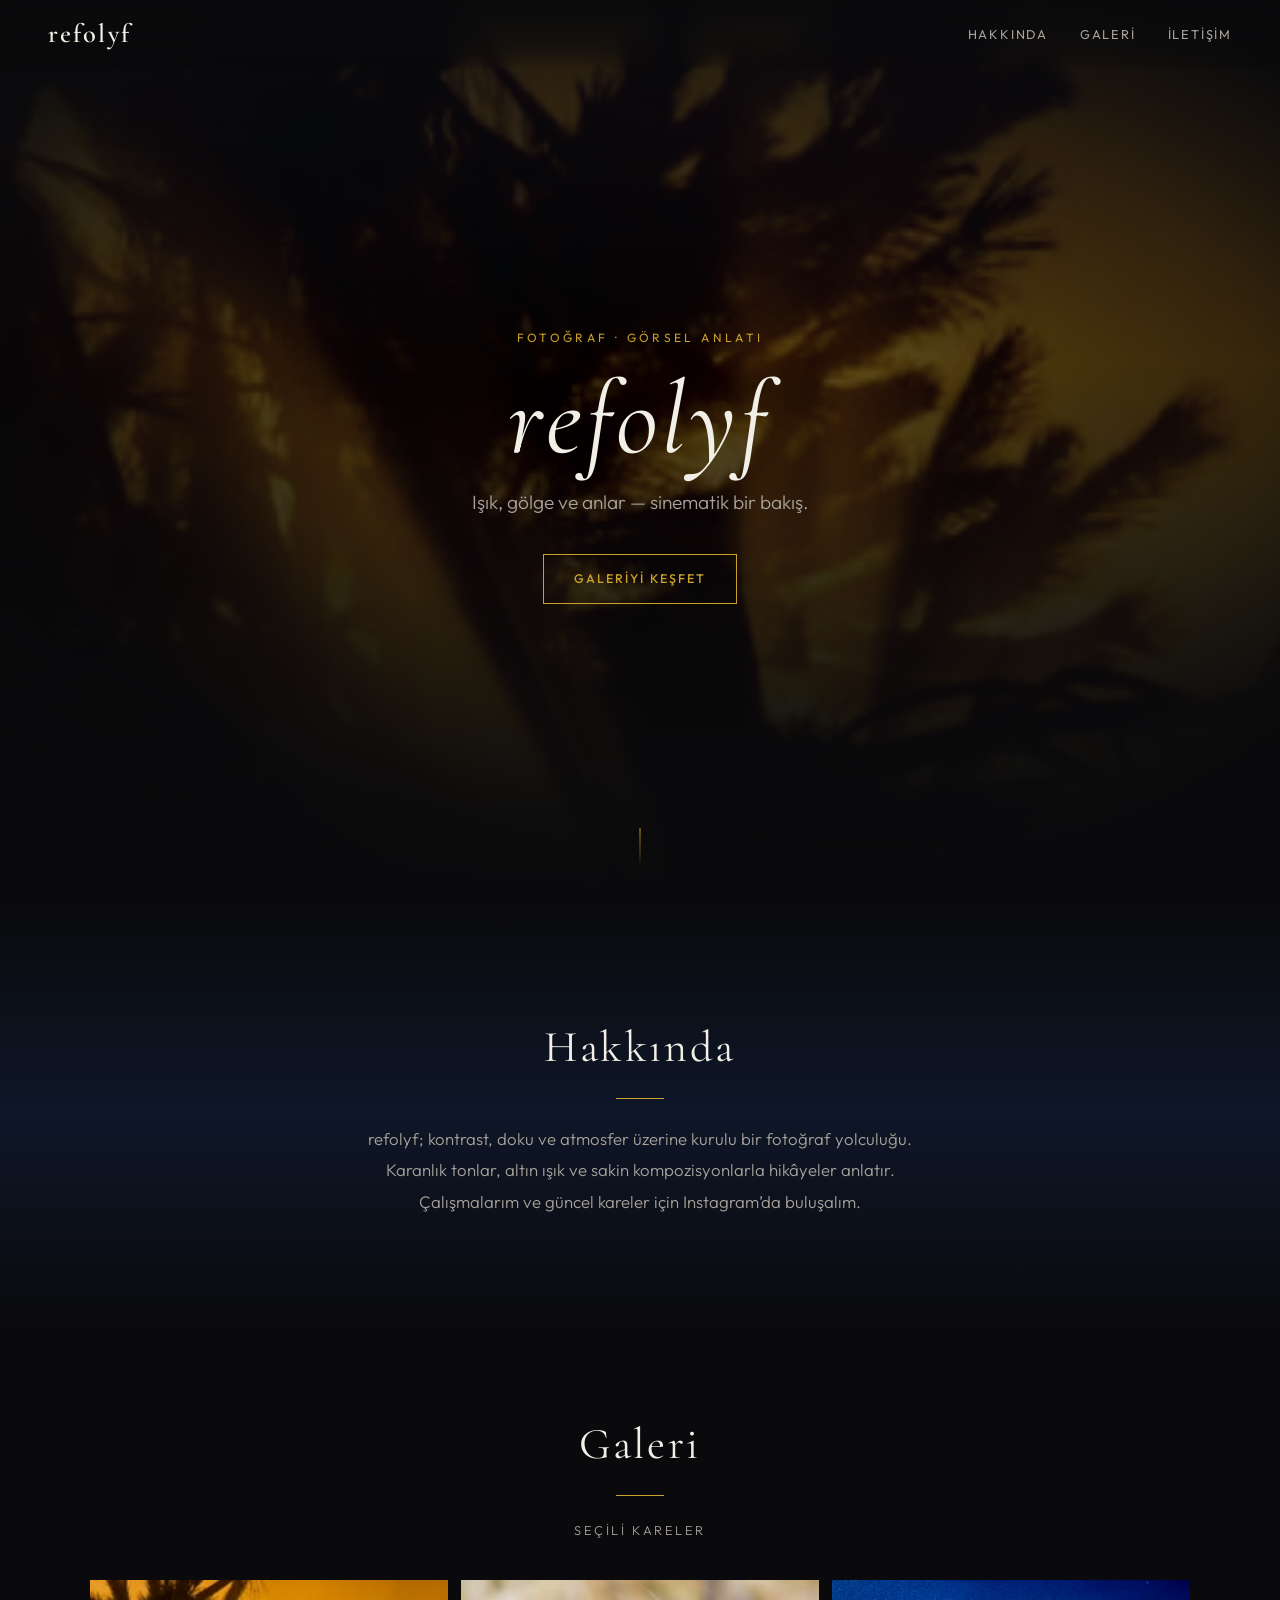
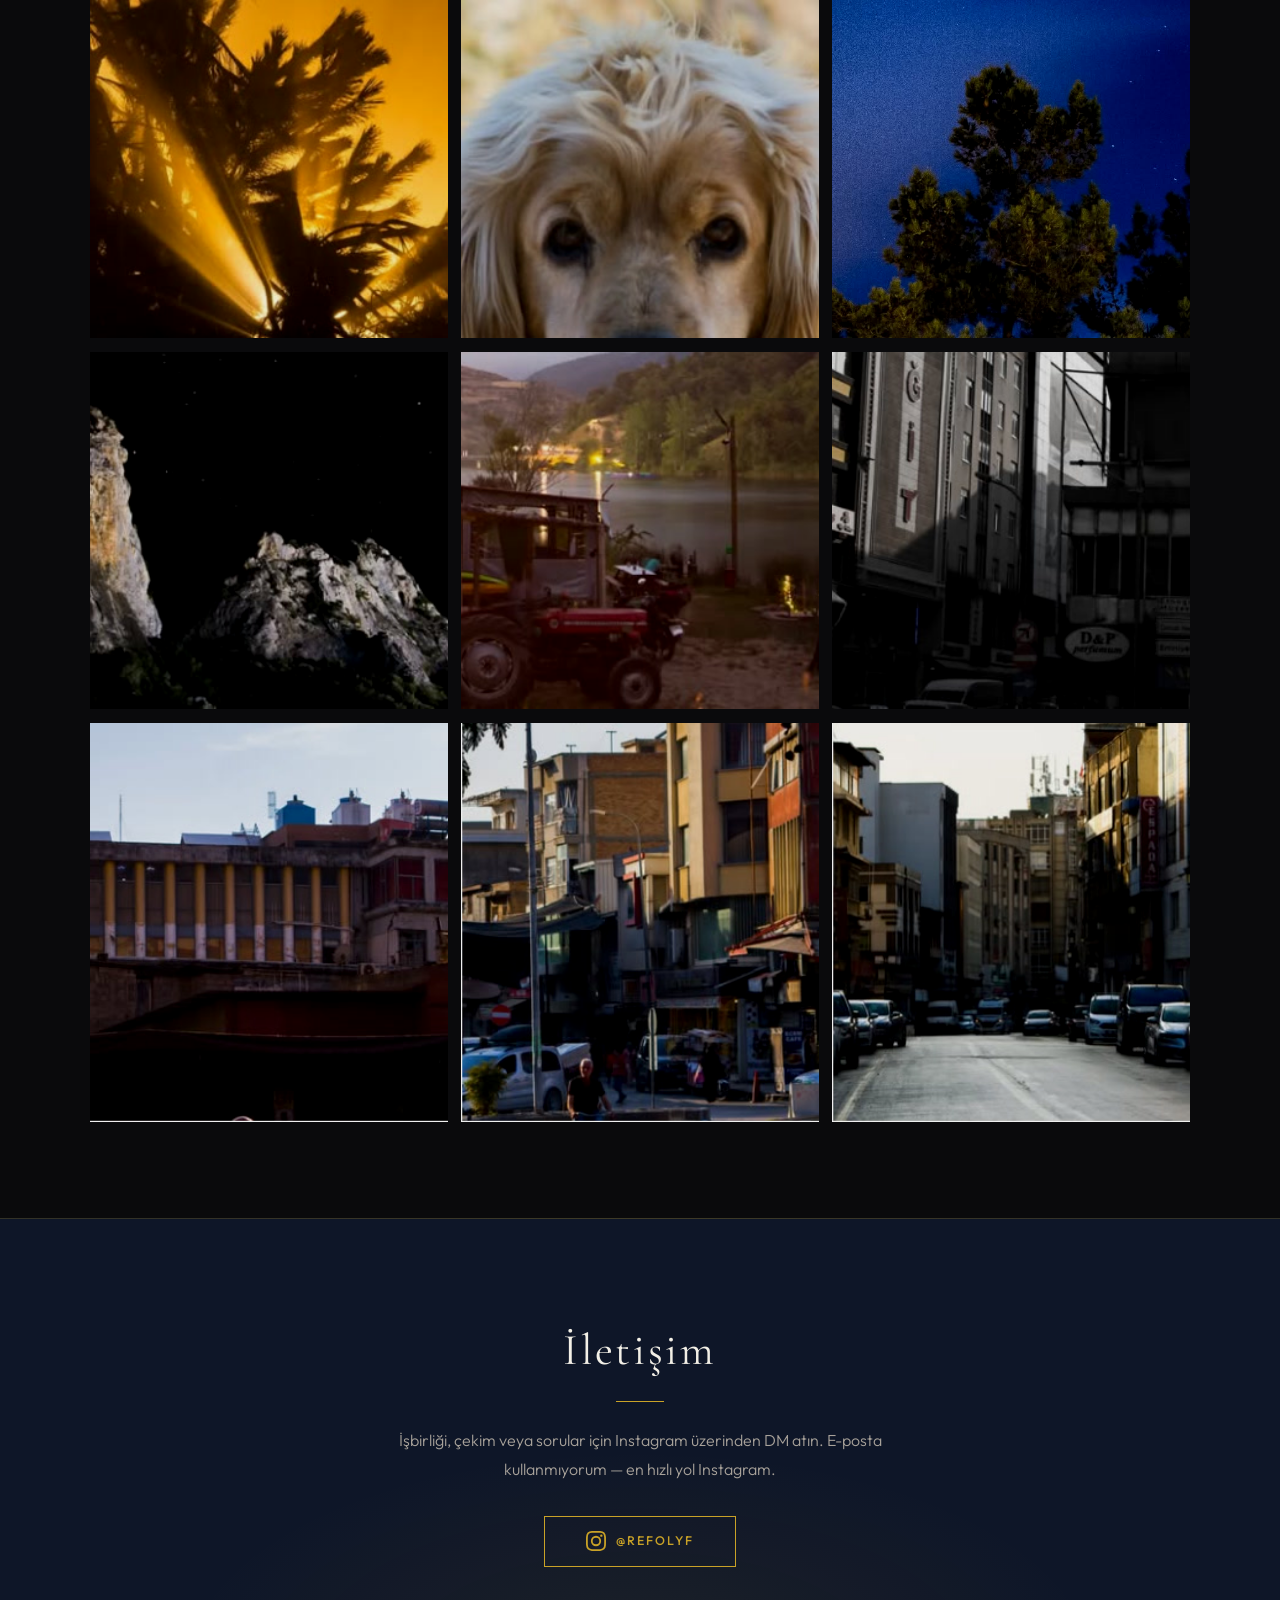
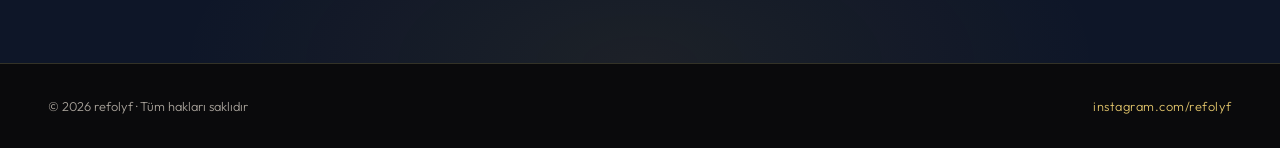
==== index.html @ b52e93f5 "Initial refolyf photography portfolio Turkish cinematic static site with dark gold/navy theme, nine " ====
<!DOCTYPE html>
<html lang="tr">
<head>
  <meta charset="UTF-8" />
  <meta name="viewport" content="width=device-width, initial-scale=1" />
  <meta name="description" content="refolyf — sinematik fotoğraf portfolyosu. İstanbul merkezli görsel hikâyeler." />
  <meta name="theme-color" content="#0a0a0c" />
  <title>refolyf — Fotoğraf Portfolyosu</title>
  <link rel="preconnect" href="https://fonts.googleapis.com" />
  <link rel="preconnect" href="https://fonts.gstatic.com" crossorigin />
  <link href="https://fonts.googleapis.com/css2?family=Cormorant+Garamond:ital,wght@0,400;0,600;1,400&family=Outfit:wght@300;400;500;600&display=swap" rel="stylesheet" />
  <link rel="stylesheet" href="styles.css" />
</head>
<body>
  <a class="skip-link" href="#galeri">Galeriye geç</a>

  <header class="site-header">
    <a class="logo" href="#">refolyf</a>
    <nav class="nav" aria-label="Ana menü">
      <a href="#hakkinda">Hakkında</a>
      <a href="#galeri">Galeri</a>
      <a href="#iletisim">İletişim</a>
    </nav>
  </header>

  <section class="hero" aria-label="Karşılama">
    <div class="hero-bg" style="background-image: url('images/01.jpg')" role="img" aria-label="Öne çıkan fotoğraf"></div>
    <div class="hero-overlay"></div>
    <div class="hero-content">
      <p class="hero-eyebrow">Fotoğraf · Görsel Anlatı</p>
      <h1 class="hero-title">refolyf</h1>
      <p class="hero-tagline">Işık, gölge ve anlar — sinematik bir bakış.</p>
      <a class="btn btn-gold" href="#galeri">Galeriyi Keşfet</a>
    </div>
    <div class="hero-scroll" aria-hidden="true">
      <span></span>
    </div>
  </section>

  <section id="hakkinda" class="about">
    <div class="about-inner">
      <h2 class="section-title">Hakkında</h2>
      <div class="gold-line" aria-hidden="true"></div>
      <p class="about-text">
        refolyf; kontrast, doku ve atmosfer üzerine kurulu bir fotoğraf yolculuğu.
        Karanlık tonlar, altın ışık ve sakin kompozisyonlarla hikâyeler anlatır.
        Çalışmalarım ve güncel kareler için Instagram’da buluşalım.
      </p>
    </div>
  </section>

  <section id="galeri" class="gallery">
    <div class="gallery-header">
      <h2 class="section-title">Galeri</h2>
      <div class="gold-line" aria-hidden="true"></div>
      <p class="gallery-sub">Seçili kareler</p>
    </div>
    <div class="gallery-grid" role="list">
      <button type="button" class="gallery-item" role="listitem" data-src="images/01.jpg" data-alt="Fotoğraf 1" aria-label="Fotoğraf 1 — büyüt">
        <img src="images/01.jpg" alt="Fotoğraf 1" loading="eager" width="311" height="290" />
        <span class="gallery-item-overlay"><span>Bak</span></span>
      </button>
      <button type="button" class="gallery-item" role="listitem" data-src="images/02.jpg" data-alt="Fotoğraf 2" aria-label="Fotoğraf 2 — büyüt">
        <img src="images/02.jpg" alt="Fotoğraf 2" loading="lazy" width="311" height="290" />
        <span class="gallery-item-overlay"><span>Bak</span></span>
      </button>
      <button type="button" class="gallery-item tall" role="listitem" data-src="images/03.jpg" data-alt="Fotoğraf 3" aria-label="Fotoğraf 3 — büyüt">
        <img src="images/03.jpg" alt="Fotoğraf 3" loading="lazy" width="576" height="576" />
        <span class="gallery-item-overlay"><span>Bak</span></span>
      </button>
      <button type="button" class="gallery-item" role="listitem" data-src="images/04.jpg" data-alt="Fotoğraf 4" aria-label="Fotoğraf 4 — büyüt">
        <img src="images/04.jpg" alt="Fotoğraf 4" loading="lazy" width="311" height="290" />
        <span class="gallery-item-overlay"><span>Bak</span></span>
      </button>
      <button type="button" class="gallery-item" role="listitem" data-src="images/05.jpg" data-alt="Fotoğraf 5" aria-label="Fotoğraf 5 — büyüt">
        <img src="images/05.jpg" alt="Fotoğraf 5" loading="lazy" width="311" height="290" />
        <span class="gallery-item-overlay"><span>Bak</span></span>
      </button>
      <button type="button" class="gallery-item" role="listitem" data-src="images/06.jpg" data-alt="Fotoğraf 6" aria-label="Fotoğraf 6 — büyüt">
        <img src="images/06.jpg" alt="Fotoğraf 6" loading="lazy" width="311" height="290" />
        <span class="gallery-item-overlay"><span>Bak</span></span>
      </button>
      <button type="button" class="gallery-item portrait" role="listitem" data-src="images/07.jpg" data-alt="Fotoğraf 7" aria-label="Fotoğraf 7 — büyüt">
        <img src="images/07.jpg" alt="Fotoğraf 7" loading="lazy" width="311" height="347" />
        <span class="gallery-item-overlay"><span>Bak</span></span>
      </button>
      <button type="button" class="gallery-item portrait" role="listitem" data-src="images/08.jpg" data-alt="Fotoğraf 8" aria-label="Fotoğraf 8 — büyüt">
        <img src="images/08.jpg" alt="Fotoğraf 8" loading="lazy" width="311" height="347" />
        <span class="gallery-item-overlay"><span>Bak</span></span>
      </button>
      <button type="button" class="gallery-item portrait" role="listitem" data-src="images/09.jpg" data-alt="Fotoğraf 9" aria-label="Fotoğraf 9 — büyüt">
        <img src="images/09.jpg" alt="Fotoğraf 9" loading="lazy" width="311" height="347" />
        <span class="gallery-item-overlay"><span>Bak</span></span>
      </button>
    </div>
  </section>

  <section id="iletisim" class="cta">
    <div class="cta-inner">
      <h2 class="section-title">İletişim</h2>
      <div class="gold-line" aria-hidden="true"></div>
      <p class="cta-text">
        İşbirliği, çekim veya sorular için Instagram üzerinden DM atın.
        E-posta kullanmıyorum — en hızlı yol Instagram.
      </p>
      <a class="btn btn-gold btn-ig" href="https://www.instagram.com/refolyf/" target="_blank" rel="noopener noreferrer">
        <svg class="ig-icon" viewBox="0 0 24 24" width="20" height="20" aria-hidden="true" fill="currentColor">
          <path d="M12 2.163c3.204 0 3.584.012 4.85.07 3.252.148 4.771 1.691 4.919 4.919.058 1.265.069 1.645.069 4.849 0 3.205-.012 3.584-.069 4.849-.149 3.225-1.664 4.771-4.919 4.919-1.266.058-1.644.07-4.85.07-3.204 0-3.584-.012-4.849-.07-3.26-.149-4.771-1.699-4.919-4.92-.058-1.265-.07-1.644-.07-4.849 0-3.204.013-3.583.07-4.849.149-3.227 1.664-4.771 4.919-4.919 1.266-.057 1.645-.069 4.849-.069zM12 0C8.741 0 8.333.014 7.053.072 2.695.272.273 2.69.073 7.052.014 8.333 0 8.741 0 12c0 3.259.014 3.668.072 4.948.2 4.358 2.618 6.78 6.98 6.98C8.333 23.986 8.741 24 12 24c3.259 0 3.668-.014 4.948-.072 4.354-.2 6.782-2.618 6.979-6.98.059-1.28.073-1.689.073-4.948 0-3.259-.014-3.667-.072-4.947-.196-4.354-2.617-6.78-6.979-6.98C15.668.014 15.259 0 12 0zm0 5.838a6.162 6.162 0 100 12.324 6.162 6.162 0 000-12.324zM12 16a4 4 0 110-8 4 4 0 010 8zm6.406-11.845a1.44 1.44 0 100 2.881 1.44 1.44 0 000-2.881z"/>
        </svg>
        @refolyf
      </a>
    </div>
  </section>

  <footer class="site-footer">
    <p>© <span id="year"></span> refolyf · Tüm hakları saklıdır</p>
    <a href="https://www.instagram.com/refolyf/" target="_blank" rel="noopener noreferrer">instagram.com/refolyf</a>
  </footer>

  <div id="lightbox" class="lightbox" hidden aria-modal="true" role="dialog" aria-label="Fotoğraf önizleme">
    <button type="button" class="lightbox-close" aria-label="Kapat">&times;</button>
    <button type="button" class="lightbox-nav lightbox-prev" aria-label="Önceki">‹</button>
    <img class="lightbox-img" src="" alt="" />
    <button type="button" class="lightbox-nav lightbox-next" aria-label="Sonraki">›</button>
  </div>

  <script src="script.js"></script>
</body>
</html>
---- styles.css ----
/* refolyf — cinematic dark portfolio */
:root {
  --bg: #0a0a0c;
  --bg-elevated: #12121a;
  --navy: #0e1628;
  --navy-mid: #1a2744;
  --gold: #c9a227;
  --gold-soft: #e0c36a;
  --gold-dim: rgba(201, 162, 39, 0.35);
  --text: #f2efe6;
  --text-muted: #a8a29a;
  --border: rgba(201, 162, 39, 0.2);
  --font-display: "Cormorant Garamond", Georgia, serif;
  --font-body: "Outfit", system-ui, sans-serif;
  --header-h: 4.25rem;
  --ease: cubic-bezier(0.22, 1, 0.36, 1);
}

*,
*::before,
*::after {
  box-sizing: border-box;
  margin: 0;
  padding: 0;
}

html {
  scroll-behavior: smooth;
}

body {
  font-family: var(--font-body);
  font-weight: 300;
  background: var(--bg);
  color: var(--text);
  line-height: 1.6;
  min-height: 100vh;
  overflow-x: hidden;
}

img {
  display: block;
  max-width: 100%;
  height: auto;
}

a {
  color: var(--gold-soft);
  text-decoration: none;
  transition: color 0.25s var(--ease);
}

a:hover {
  color: var(--gold);
}

.skip-link {
  position: absolute;
  left: -9999px;
  top: 0;
  z-index: 1000;
  background: var(--gold);
  color: var(--bg);
  padding: 0.75rem 1rem;
  font-weight: 500;
}

.skip-link:focus {
  left: 1rem;
  top: 1rem;
}

/* Header */
.site-header {
  position: fixed;
  inset: 0 0 auto;
  z-index: 100;
  display: flex;
  align-items: center;
  justify-content: space-between;
  height: var(--header-h);
  padding: 0 clamp(1.25rem, 4vw, 3rem);
  background: linear-gradient(180deg, rgba(10, 10, 12, 0.92) 0%, rgba(10, 10, 12, 0.55) 70%, transparent 100%);
  backdrop-filter: blur(8px);
  -webkit-backdrop-filter: blur(8px);
}

.logo {
  font-family: var(--font-display);
  font-size: 1.65rem;
  font-weight: 600;
  letter-spacing: 0.08em;
  color: var(--text);
  text-transform: lowercase;
}

.logo:hover {
  color: var(--gold);
}

.nav {
  display: flex;
  gap: clamp(1rem, 3vw, 2rem);
}

.nav a {
  font-size: 0.8rem;
  font-weight: 400;
  letter-spacing: 0.14em;
  text-transform: uppercase;
  color: var(--text-muted);
}

.nav a:hover {
  color: var(--gold);
}

/* Hero */
.hero {
  position: relative;
  min-height: 100vh;
  min-height: 100svh;
  display: flex;
  align-items: center;
  justify-content: center;
  text-align: center;
  overflow: hidden;
}

.hero-bg {
  position: absolute;
  inset: 0;
  background-size: cover;
  background-position: center;
  transform: scale(1.08);
  filter: brightness(0.45) contrast(1.15) saturate(0.85);
  animation: hero- ken 22s var(--ease) infinite alternate;
}

@keyframes hero-ken {
  from { transform: scale(1.08) translate(0, 0); }
  to { transform: scale(1.16) translate(-1.5%, -1%); }
}

.hero-overlay {
  position: absolute;
  inset: 0;
  background:
    radial-gradient(ellipse 70% 55% at 50% 45%, transparent 0%, rgba(10, 10, 12, 0.55) 70%, var(--bg) 100%),
    linear-gradient(180deg, rgba(14, 22, 40, 0.35) 0%, transparent 40%, var(--bg) 100%);
  pointer-events: none;
}

.hero-content {
  position: relative;
  z-index: 2;
  padding: 6rem 1.5rem 4rem;
  max-width: 42rem;
}

.hero-eyebrow {
  font-size: 0.75rem;
  font-weight: 400;
  letter-spacing: 0.28em;
  text-transform: uppercase;
  color: var(--gold);
  margin-bottom: 1.25rem;
}

.hero-title {
  font-family: var(--font-display);
  font-size: clamp(3.5rem, 12vw, 6.5rem);
  font-weight: 400;
  font-style: italic;
  letter-spacing: 0.04em;
  line-height: 1;
  color: var(--text);
  text-shadow: 0 4px 40px rgba(0, 0, 0, 0.6);
  margin-bottom: 1rem;
}

.hero-tagline {
  font-size: clamp(1rem, 2.5vw, 1.2rem);
  color: var(--text-muted);
  margin-bottom: 2.25rem;
  font-weight: 300;
}

.btn {
  display: inline-flex;
  align-items: center;
  justify-content: center;
  gap: 0.6rem;
  padding: 0.9rem 1.85rem;
  font-family: var(--font-body);
  font-size: 0.78rem;
  font-weight: 500;
  letter-spacing: 0.16em;
  text-transform: uppercase;
  border: 1px solid var(--gold);
  border-radius: 0;
  cursor: pointer;
  transition: background 0.3s var(--ease), color 0.3s var(--ease), box-shadow 0.3s var(--ease);
}

.btn-gold {
  background: transparent;
  color: var(--gold);
}

.btn-gold:hover {
  background: var(--gold);
  color: var(--bg);
  box-shadow: 0 0 32px var(--gold-dim);
}

.hero-scroll {
  position: absolute;
  bottom: 2rem;
  left: 50%;
  transform: translateX(-50%);
  z-index: 2;
}

.hero-scroll span {
  display: block;
  width: 1px;
  height: 2.5rem;
  background: linear-gradient(180deg, var(--gold), transparent);
  animation: scroll-pulse 2s ease-in-out infinite;
}

@keyframes scroll-pulse {
  0%, 100% { opacity: 0.3; transform: scaleY(0.7); }
  50% { opacity: 1; transform: scaleY(1); }
}

/* Sections shared */
.section-title {
  font-family: var(--font-display);
  font-size: clamp(2rem, 5vw, 2.75rem);
  font-weight: 400;
  letter-spacing: 0.06em;
  color: var(--text);
}

.gold-line {
  width: 3rem;
  height: 1px;
  background: var(--gold);
  margin: 1rem auto 1.5rem;
}

/* About */
.about {
  padding: clamp(4rem, 10vw, 7rem) 1.5rem;
  background: linear-gradient(180deg, var(--bg) 0%, var(--navy) 50%, var(--bg) 100%);
}

.about-inner {
  max-width: 38rem;
  margin: 0 auto;
  text-align: center;
}

.about-text {
  color: var(--text-muted);
  font-size: 1.05rem;
  line-height: 1.85;
}

/* Gallery */
.gallery {
  padding: clamp(3rem, 8vw, 5rem) clamp(1rem, 3vw, 2rem) clamp(4rem, 10vw, 6rem);
}

.gallery-header {
  text-align: center;
  margin-bottom: 2.5rem;
}

.gallery-sub {
  font-size: 0.8rem;
  letter-spacing: 0.2em;
  text-transform: uppercase;
  color: var(--text-muted);
}

.gallery-grid {
  display: grid;
  grid-template-columns: repeat(2, 1fr);
  gap: 0.65rem;
  max-width: 1100px;
  margin: 0 auto;
}

@media (min-width: 720px) {
  .gallery-grid {
    grid-template-columns: repeat(3, 1fr);
    gap: 0.85rem;
  }
}

.gallery-item {
  position: relative;
  display: block;
  width: 100%;
  border: none;
  padding: 0;
  background: var(--bg-elevated);
  cursor: zoom-in;
  overflow: hidden;
  aspect-ratio: 1;
  outline-offset: 2px;
}

.gallery-item.portrait {
  aspect-ratio: 311 / 347;
}

.gallery-item.tall {
  aspect-ratio: 1;
}

.gallery-item img {
  width: 100%;
  height: 100%;
  object-fit: cover;
  transition: transform 0.6s var(--ease), filter 0.4s var(--ease);
  filter: brightness(0.92) contrast(1.05);
}

.gallery-item-overlay {
  position: absolute;
  inset: 0;
  display: flex;
  align-items: center;
  justify-content: center;
  background: linear-gradient(180deg, transparent 40%, rgba(14, 22, 40, 0.75) 100%);
  opacity: 0;
  transition: opacity 0.35s var(--ease);
}

.gallery-item-overlay span {
  font-size: 0.7rem;
  letter-spacing: 0.25em;
  text-transform: uppercase;
  color: var(--gold);
  border: 1px solid var(--gold-dim);
  padding: 0.5rem 1rem;
}

.gallery-item:hover img,
.gallery-item:focus-visible img {
  transform: scale(1.06);
  filter: brightness(1) contrast(1.1);
}

.gallery-item:hover .gallery-item-overlay,
.gallery-item:focus-visible .gallery-item-overlay {
  opacity: 1;
}

.gallery-item:focus-visible {
  outline: 2px solid var(--gold);
}

/* CTA */
.cta {
  padding: clamp(4rem, 10vw, 6rem) 1.5rem;
  background:
    radial-gradient(ellipse 60% 80% at 50% 100%, rgba(201, 162, 39, 0.08) 0%, transparent 60%),
    var(--navy);
  border-top: 1px solid var(--border);
  border-bottom: 1px solid var(--border);
}

.cta-inner {
  max-width: 36rem;
  margin: 0 auto;
  text-align: center;
}

.cta-text {
  color: var(--text-muted);
  margin-bottom: 2rem;
  line-height: 1.8;
}

.btn-ig {
  min-width: 12rem;
}

.ig-icon {
  flex-shrink: 0;
}

/* Footer */
.site-footer {
  display: flex;
  flex-wrap: wrap;
  gap: 0.75rem 1.5rem;
  align-items: center;
  justify-content: space-between;
  padding: 2rem clamp(1.25rem, 4vw, 3rem);
  font-size: 0.8rem;
  color: var(--text-muted);
  background: var(--bg);
}

.site-footer a {
  letter-spacing: 0.04em;
}

/* Lightbox */
.lightbox {
  position: fixed;
  inset: 0;
  z-index: 200;
  display: flex;
  align-items: center;
  justify-content: center;
  background: rgba(5, 5, 8, 0.94);
  backdrop-filter: blur(12px);
  -webkit-backdrop-filter: blur(12px);
  padding: 3rem 4rem;
}

.lightbox[hidden] {
  display: none;
}

.lightbox-img {
  max-width: min(92vw, 900px);
  max-height: 85vh;
  object-fit: contain;
  box-shadow: 0 20px 80px rgba(0, 0, 0, 0.6);
  border: 1px solid var(--border);
}

.lightbox-close {
  position: absolute;
  top: 1rem;
  right: 1.25rem;
  background: none;
  border: none;
  color: var(--text);
  font-size: 2.5rem;
  line-height: 1;
  cursor: pointer;
  padding: 0.25rem 0.5rem;
  transition: color 0.2s;
}

.lightbox-close:hover {
  color: var(--gold);
}

.lightbox-nav {
  position: absolute;
  top: 50%;
  transform: translateY(-50%);
  background: rgba(18, 18, 26, 0.7);
  border: 1px solid var(--border);
  color: var(--gold);
  font-size: 2rem;
  width: 2.75rem;
  height: 2.75rem;
  cursor: pointer;
  display: flex;
  align-items: center;
  justify-content: center;
  transition: background 0.2s, border-color 0.2s;
}

.lightbox-nav:hover {
  background: var(--navy-mid);
  border-color: var(--gold);
}

.lightbox-prev { left: 0.75rem; }
.lightbox-next { right: 0.75rem; }

body.lightbox-open {
  overflow: hidden;
}

@media (max-width: 540px) {
  .nav a:nth-child(1) { display: none; }
  .lightbox {
    padding: 3rem 0.5rem;
  }
  .lightbox-nav {
    width: 2.25rem;
    height: 2.25rem;
    font-size: 1.5rem;
  }
}

@media (prefers-reduced-motion: reduce) {
  html { scroll-behavior: auto; }
  .hero-bg { animation: none; }
  .hero-scroll span { animation: none; }
  .gallery-item img { transition: none; }
}
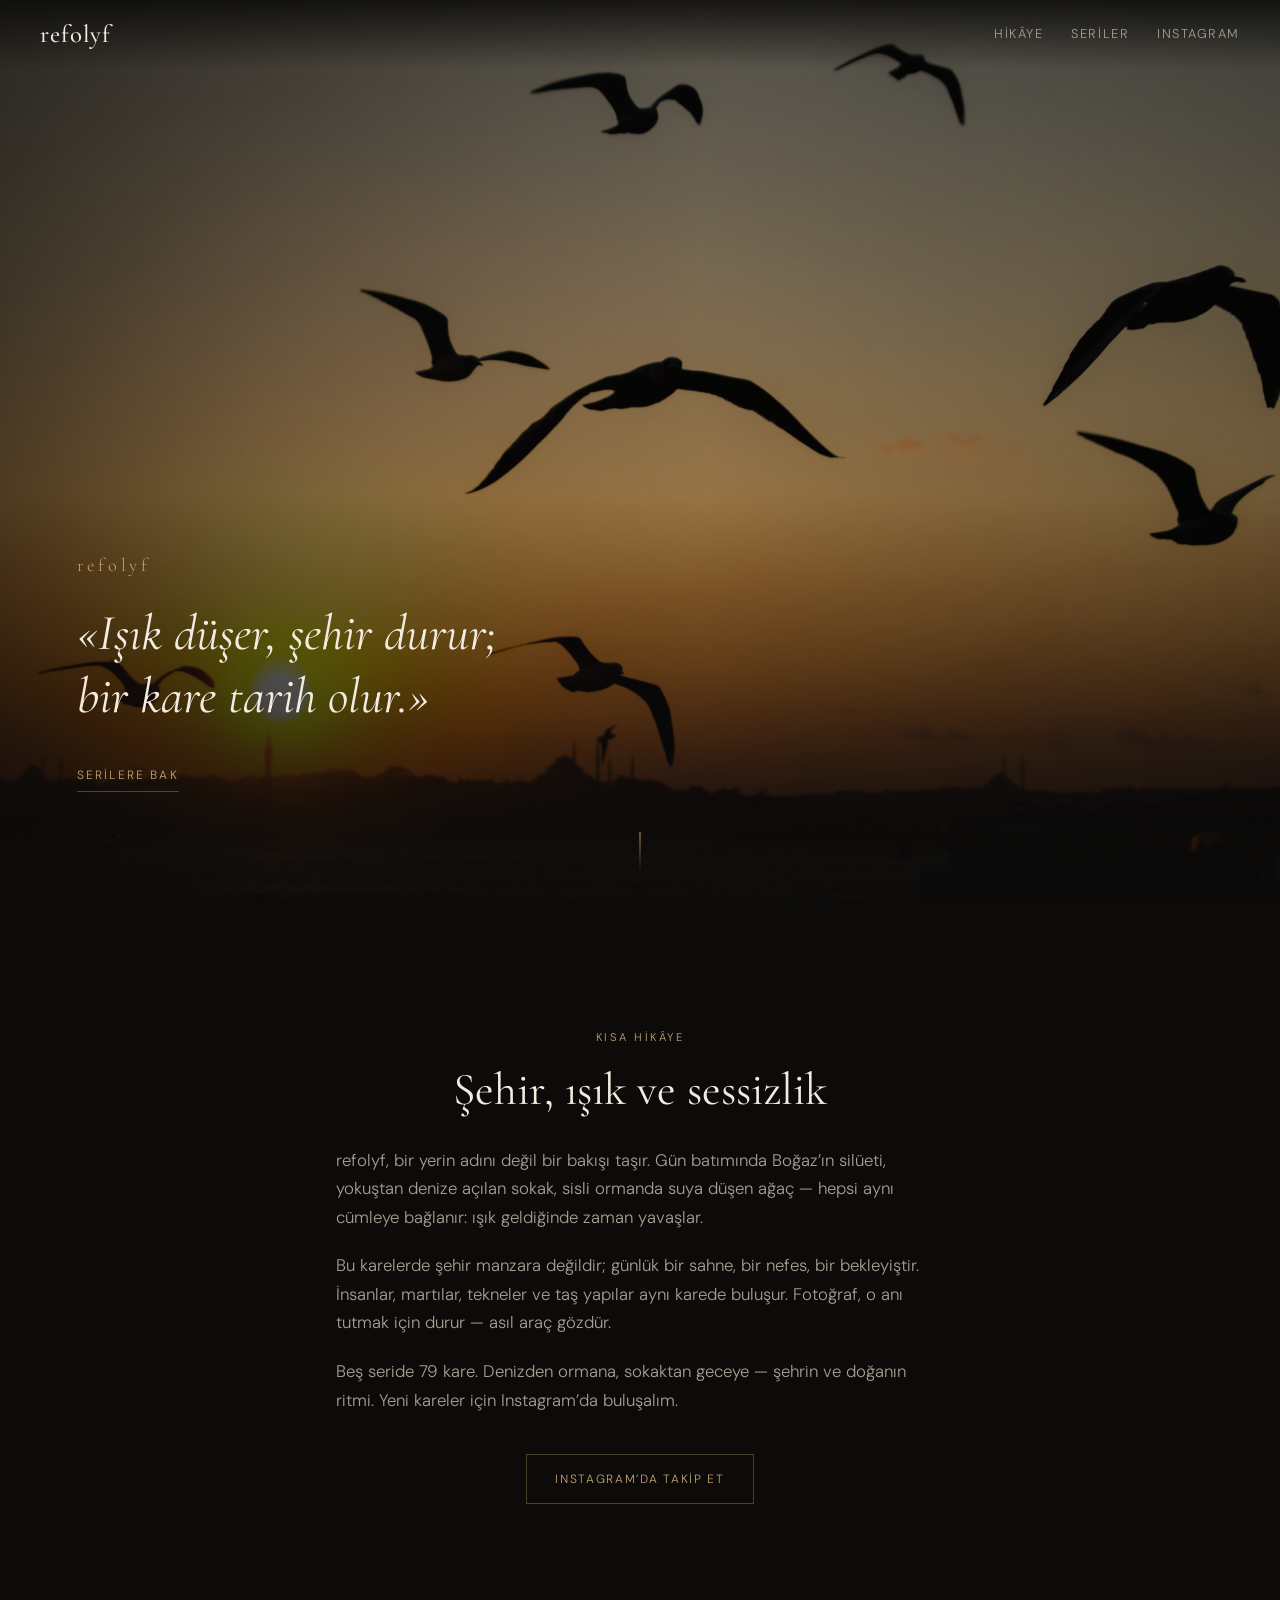
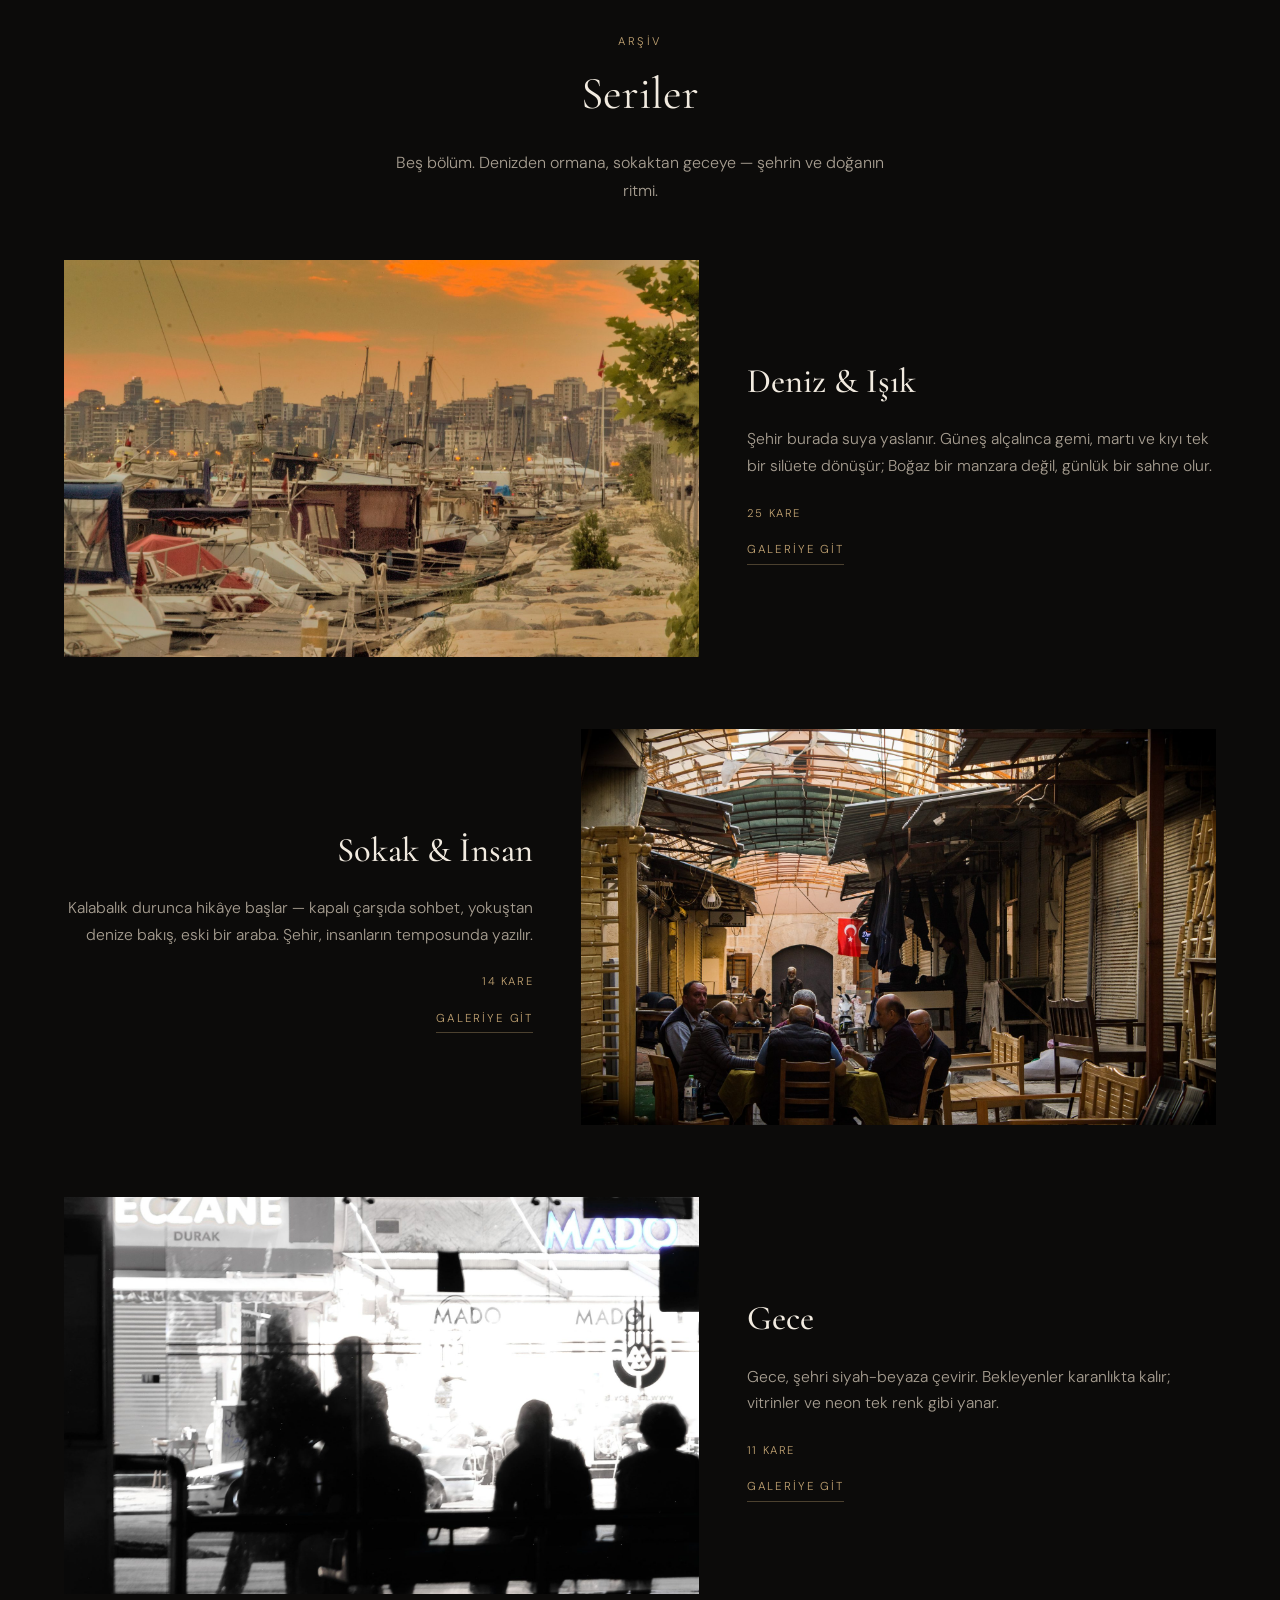
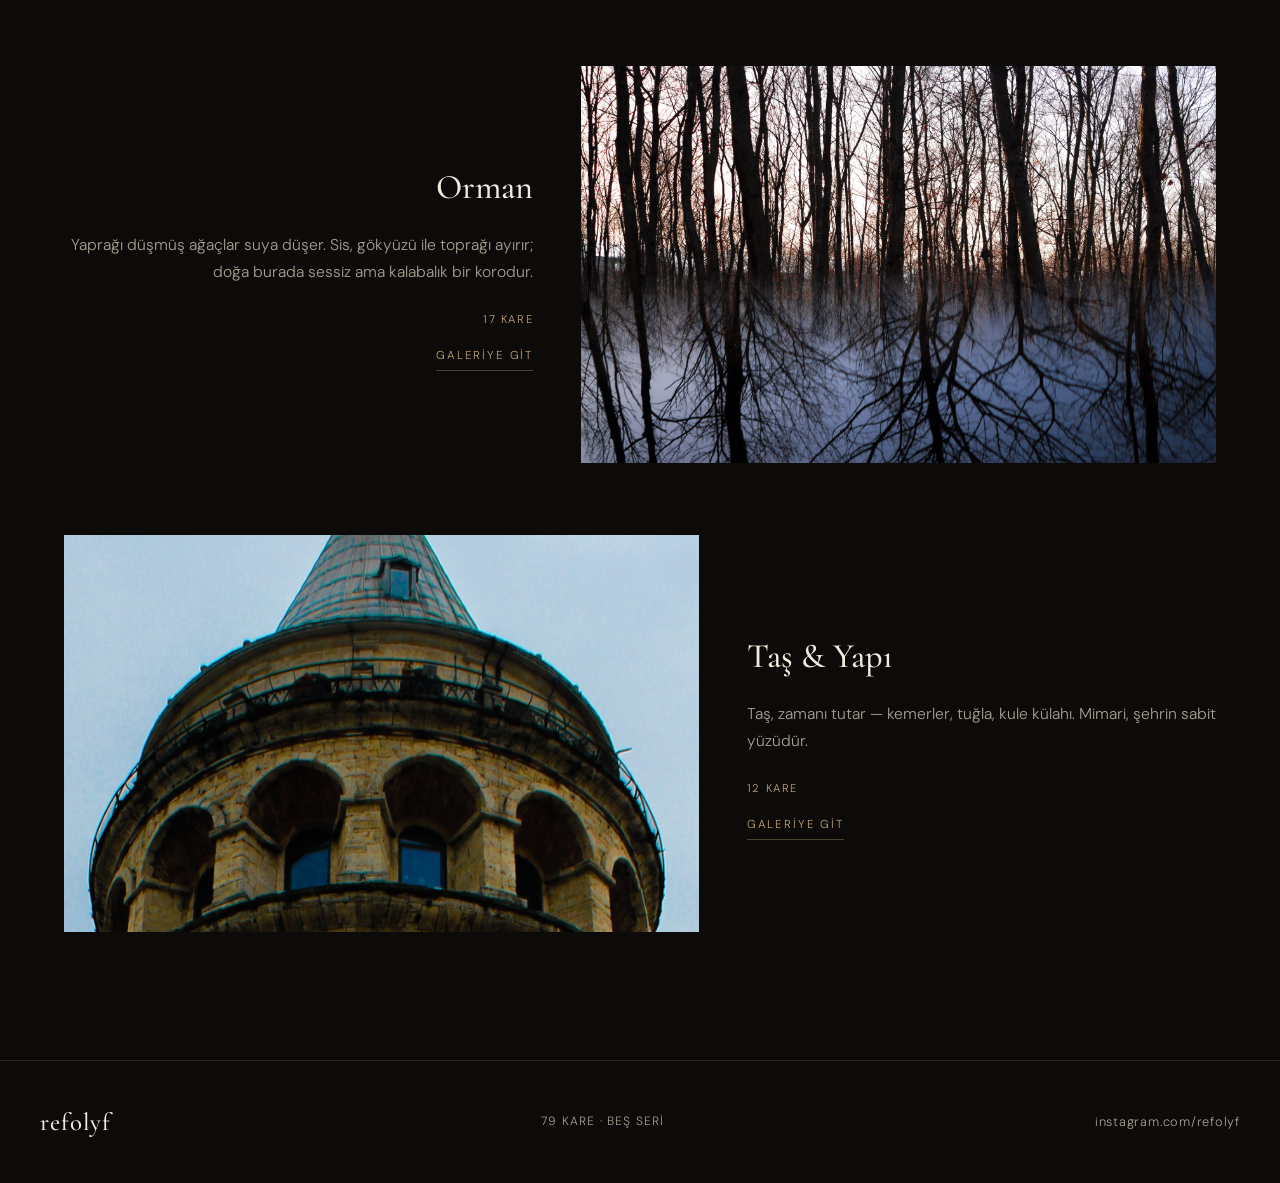
==== commit ad59109e: "Complete story-driven portfolio with all 79 photos Five series (Deniz & Işık, Sokak & İnsan, Gece, O" ====
--- a/index.html
+++ b/index.html
@@ -3,126 +3,150 @@
 <head>
   <meta charset="UTF-8" />
   <meta name="viewport" content="width=device-width, initial-scale=1" />
-  <meta name="description" content="refolyf — sinematik fotoğraf portfolyosu. İstanbul merkezli görsel hikâyeler." />
-  <meta name="theme-color" content="#0a0a0c" />
-  <title>refolyf — Fotoğraf Portfolyosu</title>
+  <meta name="description" content="refolyf — ışık, şehir ve deniz üzerine görsel hikâyeler. Sinematik fotoğraf serileri." />
+  <meta name="theme-color" content="#0c0b0a" />
+  <meta property="og:title" content="refolyf — Fotoğraf" />
+  <meta property="og:description" content="Işık düşer, şehir durur; bir kare tarih olur." />
+  <meta property="og:image" content="images/web/033-seagulls-sunset-swarm.jpg" />
+  <title>refolyf — Işık düşer, şehir durur</title>
   <link rel="preconnect" href="https://fonts.googleapis.com" />
   <link rel="preconnect" href="https://fonts.gstatic.com" crossorigin />
-  <link href="https://fonts.googleapis.com/css2?family=Cormorant+Garamond:ital,wght@0,400;0,600;1,400&family=Outfit:wght@300;400;500;600&display=swap" rel="stylesheet" />
+  <link href="https://fonts.googleapis.com/css2?family=Cormorant+Garamond:ital,wght@0,400;0,500;0,600;1,400;1,500&family=DM+Sans:opsz,wght@9..40,300;9..40,400;9..40,500&display=swap" rel="stylesheet" />
   <link rel="stylesheet" href="styles.css" />
 </head>
 <body>
-  <a class="skip-link" href="#galeri">Galeriye geç</a>
+  <a class="skip-link" href="#seriler">Serilere geç</a>
 
-  <header class="site-header">
-    <a class="logo" href="#">refolyf</a>
-    <nav class="nav" aria-label="Ana menü">
-      <a href="#hakkinda">Hakkında</a>
-      <a href="#galeri">Galeri</a>
-      <a href="#iletisim">İletişim</a>
+  <header class="site-header" id="top">
+    <a class="logo" href="index.html">refolyf</a>
+    <button class="nav-toggle" type="button" aria-label="Menüyü aç" aria-expanded="false" aria-controls="site-nav">
+      <span></span><span></span>
+    </button>
+    <nav class="nav" id="site-nav" aria-label="Ana menü">
+      <a href="#hikaye">Hikâye</a>
+      <a href="#seriler">Seriler</a>
+      <a href="https://www.instagram.com/refolyf/" target="_blank" rel="noopener noreferrer">Instagram</a>
     </nav>
   </header>
 
   <section class="hero" aria-label="Karşılama">
-    <div class="hero-bg" style="background-image: url('images/01.jpg')" role="img" aria-label="Öne çıkan fotoğraf"></div>
-    <div class="hero-overlay"></div>
+    <div class="hero-media">
+      <img src="images/web/033-seagulls-sunset-swarm.jpg" alt="Gün batımında martılar" width="2000" height="1268" fetchpriority="high" />
+    </div>
+    <div class="hero-veil"></div>
     <div class="hero-content">
-      <p class="hero-eyebrow">Fotoğraf · Görsel Anlatı</p>
-      <h1 class="hero-title">refolyf</h1>
-      <p class="hero-tagline">Işık, gölge ve anlar — sinematik bir bakış.</p>
-      <a class="btn btn-gold" href="#galeri">Galeriyi Keşfet</a>
+      <p class="hero-brand">refolyf</p>
+      <h1 class="hero-quote">«Işık düşer, şehir durur;<br />bir kare tarih olur.»</h1>
+      <a class="hero-cta" href="#seriler">Serilere bak</a>
     </div>
-    <div class="hero-scroll" aria-hidden="true">
-      <span></span>
+    <div class="hero-scroll" aria-hidden="true"><span></span></div>
+  </section>
+
+  <section id="hikaye" class="story">
+    <div class="story-inner">
+      <p class="eyebrow">Kısa hikâye</p>
+      <h2 class="story-title">Şehir, ışık ve sessizlik</h2>
+      <div class="story-body">
+        <p>
+          refolyf, bir yerin adını değil bir bakışı taşır. Gün batımında Boğaz’ın silüeti,
+          yokuştan denize açılan sokak, sisli ormanda suya düşen ağaç — hepsi aynı cümleye
+          bağlanır: ışık geldiğinde zaman yavaşlar.
+        </p>
+        <p>
+          Bu karelerde şehir manzara değildir; günlük bir sahne, bir nefes, bir bekleyiştir.
+          İnsanlar, martılar, tekneler ve taş yapılar aynı karede buluşur. Fotoğraf, o anı
+          tutmak için durur — asıl araç gözdür.
+        </p>
+        <p>
+          Beş seride 79 kare. Denizden ormana, sokaktan geceye — şehrin ve doğanın ritmi.
+          Yeni kareler için Instagram’da buluşalım.
+        </p>
+      </div>
+      <a class="btn-outline" href="https://www.instagram.com/refolyf/" target="_blank" rel="noopener noreferrer">Instagram’da takip et</a>
     </div>
   </section>
 
-  <section id="hakkinda" class="about">
-    <div class="about-inner">
-      <h2 class="section-title">Hakkında</h2>
-      <div class="gold-line" aria-hidden="true"></div>
-      <p class="about-text">
-        refolyf; kontrast, doku ve atmosfer üzerine kurulu bir fotoğraf yolculuğu.
-        Karanlık tonlar, altın ışık ve sakin kompozisyonlarla hikâyeler anlatır.
-        Çalışmalarım ve güncel kareler için Instagram’da buluşalım.
-      </p>
+  <section id="seriler" class="series">
+    <div class="series-header">
+      <p class="eyebrow">Arşiv</p>
+      <h2 class="section-heading">Seriler</h2>
+      <p class="series-lead">Beş bölüm. Denizden ormana, sokaktan geceye — şehrin ve doğanın ritmi.</p>
     </div>
-  </section>
 
-  <section id="galeri" class="gallery">
-    <div class="gallery-header">
-      <h2 class="section-title">Galeri</h2>
-      <div class="gold-line" aria-hidden="true"></div>
-      <p class="gallery-sub">Seçili kareler</p>
-    </div>
-    <div class="gallery-grid" role="list">
-      <button type="button" class="gallery-item" role="listitem" data-src="images/01.jpg" data-alt="Fotoğraf 1" aria-label="Fotoğraf 1 — büyüt">
-        <img src="images/01.jpg" alt="Fotoğraf 1" loading="eager" width="311" height="290" />
-        <span class="gallery-item-overlay"><span>Bak</span></span>
-      </button>
-      <button type="button" class="gallery-item" role="listitem" data-src="images/02.jpg" data-alt="Fotoğraf 2" aria-label="Fotoğraf 2 — büyüt">
-        <img src="images/02.jpg" alt="Fotoğraf 2" loading="lazy" width="311" height="290" />
-        <span class="gallery-item-overlay"><span>Bak</span></span>
-      </button>
-      <button type="button" class="gallery-item tall" role="listitem" data-src="images/03.jpg" data-alt="Fotoğraf 3" aria-label="Fotoğraf 3 — büyüt">
-        <img src="images/03.jpg" alt="Fotoğraf 3" loading="lazy" width="576" height="576" />
-        <span class="gallery-item-overlay"><span>Bak</span></span>
-      </button>
-      <button type="button" class="gallery-item" role="listitem" data-src="images/04.jpg" data-alt="Fotoğraf 4" aria-label="Fotoğraf 4 — büyüt">
-        <img src="images/04.jpg" alt="Fotoğraf 4" loading="lazy" width="311" height="290" />
-        <span class="gallery-item-overlay"><span>Bak</span></span>
-      </button>
-      <button type="button" class="gallery-item" role="listitem" data-src="images/05.jpg" data-alt="Fotoğraf 5" aria-label="Fotoğraf 5 — büyüt">
-        <img src="images/05.jpg" alt="Fotoğraf 5" loading="lazy" width="311" height="290" />
-        <span class="gallery-item-overlay"><span>Bak</span></span>
-      </button>
-      <button type="button" class="gallery-item" role="listitem" data-src="images/06.jpg" data-alt="Fotoğraf 6" aria-label="Fotoğraf 6 — büyüt">
-        <img src="images/06.jpg" alt="Fotoğraf 6" loading="lazy" width="311" height="290" />
-        <span class="gallery-item-overlay"><span>Bak</span></span>
-      </button>
-      <button type="button" class="gallery-item portrait" role="listitem" data-src="images/07.jpg" data-alt="Fotoğraf 7" aria-label="Fotoğraf 7 — büyüt">
-        <img src="images/07.jpg" alt="Fotoğraf 7" loading="lazy" width="311" height="347" />
-        <span class="gallery-item-overlay"><span>Bak</span></span>
-      </button>
-      <button type="button" class="gallery-item portrait" role="listitem" data-src="images/08.jpg" data-alt="Fotoğraf 8" aria-label="Fotoğraf 8 — büyüt">
-        <img src="images/08.jpg" alt="Fotoğraf 8" loading="lazy" width="311" height="347" />
-        <span class="gallery-item-overlay"><span>Bak</span></span>
-      </button>
-      <button type="button" class="gallery-item portrait" role="listitem" data-src="images/09.jpg" data-alt="Fotoğraf 9" aria-label="Fotoğraf 9 — büyüt">
-        <img src="images/09.jpg" alt="Fotoğraf 9" loading="lazy" width="311" height="347" />
-        <span class="gallery-item-overlay"><span>Bak</span></span>
-      </button>
-    </div>
-  </section>
-
-  <section id="iletisim" class="cta">
-    <div class="cta-inner">
-      <h2 class="section-title">İletişim</h2>
-      <div class="gold-line" aria-hidden="true"></div>
-      <p class="cta-text">
-        İşbirliği, çekim veya sorular için Instagram üzerinden DM atın.
-        E-posta kullanmıyorum — en hızlı yol Instagram.
-      </p>
-      <a class="btn btn-gold btn-ig" href="https://www.instagram.com/refolyf/" target="_blank" rel="noopener noreferrer">
-        <svg class="ig-icon" viewBox="0 0 24 24" width="20" height="20" aria-hidden="true" fill="currentColor">
-          <path d="M12 2.163c3.204 0 3.584.012 4.85.07 3.252.148 4.771 1.691 4.919 4.919.058 1.265.069 1.645.069 4.849 0 3.205-.012 3.584-.069 4.849-.149 3.225-1.664 4.771-4.919 4.919-1.266.058-1.644.07-4.85.07-3.204 0-3.584-.012-4.849-.07-3.26-.149-4.771-1.699-4.919-4.92-.058-1.265-.07-1.644-.07-4.849 0-3.204.013-3.583.07-4.849.149-3.227 1.664-4.771 4.919-4.919 1.266-.057 1.645-.069 4.849-.069zM12 0C8.741 0 8.333.014 7.053.072 2.695.272.273 2.69.073 7.052.014 8.333 0 8.741 0 12c0 3.259.014 3.668.072 4.948.2 4.358 2.618 6.78 6.98 6.98C8.333 23.986 8.741 24 12 24c3.259 0 3.668-.014 4.948-.072 4.354-.2 6.782-2.618 6.979-6.98.059-1.28.073-1.689.073-4.948 0-3.259-.014-3.667-.072-4.947-.196-4.354-2.617-6.78-6.979-6.98C15.668.014 15.259 0 12 0zm0 5.838a6.162 6.162 0 100 12.324 6.162 6.162 0 000-12.324zM12 16a4 4 0 110-8 4 4 0 010 8zm6.406-11.845a1.44 1.44 0 100 2.881 1.44 1.44 0 000-2.881z"/>
-        </svg>
-        @refolyf
-      </a>
+    <div class="series-list">
+      <article class="series-card">
+        <a class="series-card-link" href="seriler/deniz-isik.html">
+          <div class="series-card-media">
+            <img src="images/web/012-marina-sunset.jpg" alt="Deniz &amp; Işık serisi kapak" loading="lazy" />
+          </div>
+          <div class="series-card-body">
+            <h3>Deniz &amp; Işık</h3>
+            <p>Şehir burada suya yaslanır. Güneş alçalınca gemi, martı ve kıyı tek bir silüete dönüşür; Boğaz bir manzara değil, günlük bir sahne olur.</p>
+            <span class="series-meta">25 kare</span>
+            <span class="series-go">Galeriye git</span>
+          </div>
+        </a>
+      </article>
+      <article class="series-card series-card--reverse">
+        <a class="series-card-link" href="seriler/sokak-insan.html">
+          <div class="series-card-media">
+            <img src="images/web/046-bazaar-tea.jpg" alt="Sokak &amp; İnsan serisi kapak" loading="lazy" />
+          </div>
+          <div class="series-card-body">
+            <h3>Sokak &amp; İnsan</h3>
+            <p>Kalabalık durunca hikâye başlar — kapalı çarşıda sohbet, yokuştan denize bakış, eski bir araba. Şehir, insanların temposunda yazılır.</p>
+            <span class="series-meta">14 kare</span>
+            <span class="series-go">Galeriye git</span>
+          </div>
+        </a>
+      </article>
+      <article class="series-card">
+        <a class="series-card-link" href="seriler/gece.html">
+          <div class="series-card-media">
+            <img src="images/web/064-bus-stop-eczane-mado.jpg" alt="Gece serisi kapak" loading="lazy" />
+          </div>
+          <div class="series-card-body">
+            <h3>Gece</h3>
+            <p>Gece, şehri siyah-beyaza çevirir. Bekleyenler karanlıkta kalır; vitrinler ve neon tek renk gibi yanar.</p>
+            <span class="series-meta">11 kare</span>
+            <span class="series-go">Galeriye git</span>
+          </div>
+        </a>
+      </article>
+      <article class="series-card series-card--reverse">
+        <a class="series-card-link" href="seriler/orman.html">
+          <div class="series-card-media">
+            <img src="images/web/063-misty-forest-water.jpg" alt="Orman serisi kapak" loading="lazy" />
+          </div>
+          <div class="series-card-body">
+            <h3>Orman</h3>
+            <p>Yaprağı düşmüş ağaçlar suya düşer. Sis, gökyüzü ile toprağı ayırır; doğa burada sessiz ama kalabalık bir korodur.</p>
+            <span class="series-meta">17 kare</span>
+            <span class="series-go">Galeriye git</span>
+          </div>
+        </a>
+      </article>
+      <article class="series-card">
+        <a class="series-card-link" href="seriler/tas-yapi.html">
+          <div class="series-card-media">
+            <img src="images/web/019-galata-tower-top.jpg" alt="Taş &amp; Yapı serisi kapak" loading="lazy" />
+          </div>
+          <div class="series-card-body">
+            <h3>Taş &amp; Yapı</h3>
+            <p>Taş, zamanı tutar — kemerler, tuğla, kule külahı. Mimari, şehrin sabit yüzüdür.</p>
+            <span class="series-meta">12 kare</span>
+            <span class="series-go">Galeriye git</span>
+          </div>
+        </a>
+      </article>
     </div>
   </section>
 
   <footer class="site-footer">
-    <p>© <span id="year"></span> refolyf · Tüm hakları saklıdır</p>
-    <a href="https://www.instagram.com/refolyf/" target="_blank" rel="noopener noreferrer">instagram.com/refolyf</a>
+    <a class="logo" href="index.html">refolyf</a>
+    <p class="footer-note">79 kare · beş seri</p>
+    <a class="footer-ig" href="https://www.instagram.com/refolyf/" target="_blank" rel="noopener noreferrer">instagram.com/refolyf</a>
   </footer>
-
-  <div id="lightbox" class="lightbox" hidden aria-modal="true" role="dialog" aria-label="Fotoğraf önizleme">
-    <button type="button" class="lightbox-close" aria-label="Kapat">&times;</button>
-    <button type="button" class="lightbox-nav lightbox-prev" aria-label="Önceki">‹</button>
-    <img class="lightbox-img" src="" alt="" />
-    <button type="button" class="lightbox-nav lightbox-next" aria-label="Sonraki">›</button>
-  </div>
 
   <script src="script.js"></script>
 </body>
--- a/styles.css
+++ b/styles.css
@@ -1,415 +1,433 @@
-/* refolyf — cinematic dark portfolio */
+/* refolyf — cinematic editorial */
 :root {
-  --bg: #0a0a0c;
-  --bg-elevated: #12121a;
-  --navy: #0e1628;
-  --navy-mid: #1a2744;
-  --gold: #c9a227;
-  --gold-soft: #e0c36a;
-  --gold-dim: rgba(201, 162, 39, 0.35);
-  --text: #f2efe6;
-  --text-muted: #a8a29a;
-  --border: rgba(201, 162, 39, 0.2);
+  --bg: #0c0b0a;
+  --bg-elev: #141210;
+  --ink: #f2ebe0;
+  --ink-muted: #a89f92;
+  --accent: #c4a574;
+  --accent-soft: rgba(196, 165, 116, 0.35);
+  --line: rgba(242, 235, 224, 0.12);
   --font-display: "Cormorant Garamond", Georgia, serif;
-  --font-body: "Outfit", system-ui, sans-serif;
+  --font-body: "DM Sans", system-ui, sans-serif;
+  --ease: cubic-bezier(0.22, 1, 0.36, 1);
   --header-h: 4.25rem;
-  --ease: cubic-bezier(0.22, 1, 0.36, 1);
-}
-
-*,
-*::before,
-*::after {
-  box-sizing: border-box;
+  --max: 72rem;
+}
+
+*, *::before, *::after { box-sizing: border-box; }
+html { scroll-behavior: smooth; }
+body {
   margin: 0;
-  padding: 0;
-}
-
-html {
-  scroll-behavior: smooth;
-}
-
-body {
+  background: var(--bg);
+  color: var(--ink);
   font-family: var(--font-body);
   font-weight: 300;
-  background: var(--bg);
-  color: var(--text);
-  line-height: 1.6;
-  min-height: 100vh;
-  overflow-x: hidden;
-}
-
-img {
-  display: block;
-  max-width: 100%;
-  height: auto;
-}
-
-a {
-  color: var(--gold-soft);
-  text-decoration: none;
-  transition: color 0.25s var(--ease);
-}
-
-a:hover {
-  color: var(--gold);
-}
+  font-size: 1.05rem;
+  line-height: 1.7;
+  -webkit-font-smoothing: antialiased;
+}
+img { max-width: 100%; height: auto; display: block; }
+a { color: inherit; text-decoration: none; }
+button { font: inherit; color: inherit; background: none; border: 0; cursor: pointer; }
 
 .skip-link {
   position: absolute;
   left: -9999px;
   top: 0;
-  z-index: 1000;
-  background: var(--gold);
+  background: var(--accent);
   color: var(--bg);
   padding: 0.75rem 1rem;
-  font-weight: 500;
-}
-
-.skip-link:focus {
-  left: 1rem;
-  top: 1rem;
-}
+  z-index: 100;
+}
+.skip-link:focus { left: 1rem; top: 1rem; }
 
 /* Header */
 .site-header {
   position: fixed;
   inset: 0 0 auto;
-  z-index: 100;
+  z-index: 50;
   display: flex;
   align-items: center;
   justify-content: space-between;
   height: var(--header-h);
-  padding: 0 clamp(1.25rem, 4vw, 3rem);
-  background: linear-gradient(180deg, rgba(10, 10, 12, 0.92) 0%, rgba(10, 10, 12, 0.55) 70%, transparent 100%);
-  backdrop-filter: blur(8px);
-  -webkit-backdrop-filter: blur(8px);
-}
-
+  padding: 0 clamp(1.25rem, 4vw, 2.5rem);
+  background: linear-gradient(to bottom, rgba(12, 11, 10, 0.85), transparent);
+  transition: background 0.4s var(--ease);
+}
+.site-header.is-scrolled {
+  background: rgba(12, 11, 10, 0.92);
+  backdrop-filter: blur(12px);
+  border-bottom: 1px solid var(--line);
+}
 .logo {
   font-family: var(--font-display);
-  font-size: 1.65rem;
-  font-weight: 600;
-  letter-spacing: 0.08em;
-  color: var(--text);
-  text-transform: lowercase;
-}
-
-.logo:hover {
-  color: var(--gold);
-}
-
+  font-size: 1.55rem;
+  font-weight: 500;
+  letter-spacing: 0.04em;
+}
 .nav {
   display: flex;
-  gap: clamp(1rem, 3vw, 2rem);
-}
-
+  gap: 1.75rem;
+  align-items: center;
+}
 .nav a {
   font-size: 0.8rem;
-  font-weight: 400;
-  letter-spacing: 0.14em;
-  text-transform: uppercase;
-  color: var(--text-muted);
-}
-
-.nav a:hover {
-  color: var(--gold);
+  letter-spacing: 0.12em;
+  text-transform: uppercase;
+  color: var(--ink-muted);
+  transition: color 0.25s;
+}
+.nav a:hover, .nav a:focus-visible { color: var(--accent); }
+.nav-toggle {
+  display: none;
+  width: 2rem;
+  height: 1.5rem;
+  flex-direction: column;
+  justify-content: center;
+  gap: 0.4rem;
+  z-index: 60;
+}
+.nav-toggle span {
+  display: block;
+  height: 1px;
+  background: var(--ink);
+  transition: transform 0.3s var(--ease);
+}
+.nav-toggle[aria-expanded="true"] span:first-child { transform: translateY(0.22rem) rotate(45deg); }
+.nav-toggle[aria-expanded="true"] span:last-child { transform: translateY(-0.22rem) rotate(-45deg); }
+
+@media (max-width: 720px) {
+  .nav-toggle { display: flex; }
+  .nav {
+    position: fixed;
+    inset: 0;
+    flex-direction: column;
+    justify-content: center;
+    gap: 2rem;
+    background: rgba(12, 11, 10, 0.97);
+    opacity: 0;
+    visibility: hidden;
+    transition: opacity 0.35s, visibility 0.35s;
+  }
+  .nav.is-open { opacity: 1; visibility: visible; }
+  .nav a { font-size: 1.1rem; color: var(--ink); }
 }
 
 /* Hero */
 .hero {
   position: relative;
   min-height: 100vh;
-  min-height: 100svh;
-  display: flex;
-  align-items: center;
-  justify-content: center;
-  text-align: center;
+  min-height: 100dvh;
+  display: grid;
+  place-items: end start;
   overflow: hidden;
 }
-
-.hero-bg {
+.hero-media {
   position: absolute;
   inset: 0;
-  background-size: cover;
-  background-position: center;
-  transform: scale(1.08);
-  filter: brightness(0.45) contrast(1.15) saturate(0.85);
-  animation: hero- ken 22s var(--ease) infinite alternate;
-}
-
-@keyframes hero-ken {
-  from { transform: scale(1.08) translate(0, 0); }
-  to { transform: scale(1.16) translate(-1.5%, -1%); }
-}
-
-.hero-overlay {
+}
+.hero-media img {
+  width: 100%;
+  height: 100%;
+  object-fit: cover;
+  object-position: center 40%;
+}
+.hero-veil {
   position: absolute;
   inset: 0;
   background:
-    radial-gradient(ellipse 70% 55% at 50% 45%, transparent 0%, rgba(10, 10, 12, 0.55) 70%, var(--bg) 100%),
-    linear-gradient(180deg, rgba(14, 22, 40, 0.35) 0%, transparent 40%, var(--bg) 100%);
-  pointer-events: none;
-}
-
+    linear-gradient(to top, rgba(12, 11, 10, 0.92) 0%, rgba(12, 11, 10, 0.35) 45%, rgba(12, 11, 10, 0.45) 100%),
+    linear-gradient(to right, rgba(12, 11, 10, 0.55), transparent 55%);
+}
 .hero-content {
   position: relative;
   z-index: 2;
-  padding: 6rem 1.5rem 4rem;
+  padding: clamp(2rem, 6vw, 5rem);
+  padding-bottom: clamp(5rem, 12vh, 7rem);
   max-width: 42rem;
 }
-
-.hero-eyebrow {
-  font-size: 0.75rem;
-  font-weight: 400;
-  letter-spacing: 0.28em;
-  text-transform: uppercase;
-  color: var(--gold);
-  margin-bottom: 1.25rem;
-}
-
-.hero-title {
-  font-family: var(--font-display);
-  font-size: clamp(3.5rem, 12vw, 6.5rem);
+.hero-brand {
+  font-family: var(--font-display);
+  font-size: 1.15rem;
+  letter-spacing: 0.2em;
+  text-transform: lowercase;
+  color: var(--accent);
+  margin: 0 0 1.25rem;
+}
+.hero-quote {
+  font-family: var(--font-display);
   font-weight: 400;
   font-style: italic;
-  letter-spacing: 0.04em;
-  line-height: 1;
-  color: var(--text);
-  text-shadow: 0 4px 40px rgba(0, 0, 0, 0.6);
-  margin-bottom: 1rem;
-}
-
-.hero-tagline {
-  font-size: clamp(1rem, 2.5vw, 1.2rem);
-  color: var(--text-muted);
-  margin-bottom: 2.25rem;
-  font-weight: 300;
-}
-
-.btn {
-  display: inline-flex;
-  align-items: center;
-  justify-content: center;
-  gap: 0.6rem;
-  padding: 0.9rem 1.85rem;
-  font-family: var(--font-body);
-  font-size: 0.78rem;
-  font-weight: 500;
-  letter-spacing: 0.16em;
-  text-transform: uppercase;
-  border: 1px solid var(--gold);
-  border-radius: 0;
-  cursor: pointer;
-  transition: background 0.3s var(--ease), color 0.3s var(--ease), box-shadow 0.3s var(--ease);
-}
-
-.btn-gold {
-  background: transparent;
-  color: var(--gold);
-}
-
-.btn-gold:hover {
-  background: var(--gold);
-  color: var(--bg);
-  box-shadow: 0 0 32px var(--gold-dim);
-}
-
+  font-size: clamp(1.85rem, 5.5vw, 3.15rem);
+  line-height: 1.25;
+  margin: 0 0 2rem;
+  color: var(--ink);
+}
+.hero-cta {
+  display: inline-block;
+  font-size: 0.75rem;
+  letter-spacing: 0.18em;
+  text-transform: uppercase;
+  color: var(--accent);
+  border-bottom: 1px solid var(--accent-soft);
+  padding-bottom: 0.35rem;
+  transition: color 0.25s, border-color 0.25s;
+}
+.hero-cta:hover { color: var(--ink); border-color: var(--ink); }
 .hero-scroll {
   position: absolute;
-  bottom: 2rem;
+  bottom: 1.75rem;
   left: 50%;
   transform: translateX(-50%);
   z-index: 2;
 }
-
 .hero-scroll span {
   display: block;
   width: 1px;
   height: 2.5rem;
-  background: linear-gradient(180deg, var(--gold), transparent);
-  animation: scroll-pulse 2s ease-in-out infinite;
-}
-
-@keyframes scroll-pulse {
-  0%, 100% { opacity: 0.3; transform: scaleY(0.7); }
-  50% { opacity: 1; transform: scaleY(1); }
-}
-
-/* Sections shared */
-.section-title {
-  font-family: var(--font-display);
-  font-size: clamp(2rem, 5vw, 2.75rem);
-  font-weight: 400;
-  letter-spacing: 0.06em;
-  color: var(--text);
-}
-
-.gold-line {
-  width: 3rem;
-  height: 1px;
-  background: var(--gold);
-  margin: 1rem auto 1.5rem;
-}
-
-/* About */
-.about {
-  padding: clamp(4rem, 10vw, 7rem) 1.5rem;
-  background: linear-gradient(180deg, var(--bg) 0%, var(--navy) 50%, var(--bg) 100%);
-}
-
-.about-inner {
+  background: linear-gradient(to bottom, var(--accent), transparent);
+  animation: drip 2.2s var(--ease) infinite;
+}
+@keyframes drip {
+  0% { transform: scaleY(0); transform-origin: top; opacity: 0; }
+  40% { transform: scaleY(1); opacity: 1; }
+  100% { transform: scaleY(1); transform-origin: bottom; opacity: 0; }
+}
+
+/* Story */
+.story {
+  padding: clamp(4.5rem, 12vw, 8rem) clamp(1.25rem, 4vw, 2.5rem);
+}
+.story-inner {
   max-width: 38rem;
   margin: 0 auto;
   text-align: center;
 }
-
-.about-text {
-  color: var(--text-muted);
-  font-size: 1.05rem;
-  line-height: 1.85;
-}
-
-/* Gallery */
-.gallery {
-  padding: clamp(3rem, 8vw, 5rem) clamp(1rem, 3vw, 2rem) clamp(4rem, 10vw, 6rem);
-}
-
-.gallery-header {
+.eyebrow {
+  font-size: 0.7rem;
+  letter-spacing: 0.22em;
+  text-transform: uppercase;
+  color: var(--accent);
+  margin: 0 0 1rem;
+}
+.story-title, .section-heading {
+  font-family: var(--font-display);
+  font-weight: 400;
+  font-size: clamp(2rem, 4.5vw, 2.85rem);
+  line-height: 1.2;
+  margin: 0 0 1.75rem;
+}
+.story-body {
+  color: var(--ink-muted);
+  text-align: left;
+}
+.story-body p { margin: 0 0 1.25rem; }
+.story-body p:last-child { margin-bottom: 0; }
+.btn-outline {
+  display: inline-block;
+  margin-top: 2.5rem;
+  padding: 0.85rem 1.75rem;
+  border: 1px solid var(--accent-soft);
+  font-size: 0.75rem;
+  letter-spacing: 0.14em;
+  text-transform: uppercase;
+  color: var(--accent);
+  transition: background 0.3s, border-color 0.3s, color 0.3s;
+}
+.btn-outline:hover {
+  background: var(--accent);
+  border-color: var(--accent);
+  color: var(--bg);
+}
+
+/* Series cards */
+.series {
+  padding: 0 clamp(1.25rem, 4vw, 2.5rem) clamp(4.5rem, 12vw, 8rem);
+}
+.series-header {
+  max-width: var(--max);
+  margin: 0 auto 3.5rem;
   text-align: center;
-  margin-bottom: 2.5rem;
-}
-
-.gallery-sub {
-  font-size: 0.8rem;
-  letter-spacing: 0.2em;
-  text-transform: uppercase;
-  color: var(--text-muted);
-}
-
-.gallery-grid {
+}
+.series-lead {
+  max-width: 32rem;
+  margin: 0 auto;
+  color: var(--ink-muted);
+  font-size: 1rem;
+}
+.series-list {
+  max-width: var(--max);
+  margin: 0 auto;
+  display: flex;
+  flex-direction: column;
+  gap: clamp(2.5rem, 6vw, 4.5rem);
+}
+.series-card-link {
   display: grid;
-  grid-template-columns: repeat(2, 1fr);
-  gap: 0.65rem;
-  max-width: 1100px;
-  margin: 0 auto;
-}
-
-@media (min-width: 720px) {
-  .gallery-grid {
-    grid-template-columns: repeat(3, 1fr);
-    gap: 0.85rem;
+  grid-template-columns: 1.15fr 0.85fr;
+  gap: clamp(1.5rem, 4vw, 3rem);
+  align-items: center;
+}
+.series-card--reverse .series-card-link {
+  grid-template-columns: 0.85fr 1.15fr;
+}
+.series-card--reverse .series-card-media { order: 2; }
+.series-card--reverse .series-card-body { order: 1; text-align: right; }
+.series-card--reverse .series-go { margin-left: auto; }
+
+@media (max-width: 860px) {
+  .series-card-link,
+  .series-card--reverse .series-card-link {
+    grid-template-columns: 1fr;
   }
-}
-
-.gallery-item {
-  position: relative;
-  display: block;
-  width: 100%;
-  border: none;
-  padding: 0;
-  background: var(--bg-elevated);
-  cursor: zoom-in;
+  .series-card--reverse .series-card-media,
+  .series-card--reverse .series-card-body { order: unset; }
+  .series-card--reverse .series-card-body { text-align: left; }
+  .series-card--reverse .series-go { margin-left: 0; }
+}
+
+.series-card-media {
   overflow: hidden;
-  aspect-ratio: 1;
-  outline-offset: 2px;
-}
-
-.gallery-item.portrait {
-  aspect-ratio: 311 / 347;
-}
-
-.gallery-item.tall {
-  aspect-ratio: 1;
-}
-
-.gallery-item img {
+  aspect-ratio: 16 / 10;
+  background: var(--bg-elev);
+}
+.series-card-media img {
   width: 100%;
   height: 100%;
   object-fit: cover;
-  transition: transform 0.6s var(--ease), filter 0.4s var(--ease);
-  filter: brightness(0.92) contrast(1.05);
-}
-
-.gallery-item-overlay {
+  transition: transform 1.1s var(--ease);
+}
+.series-card-link:hover .series-card-media img {
+  transform: scale(1.04);
+}
+.series-card-body h3 {
+  font-family: var(--font-display);
+  font-weight: 500;
+  font-size: clamp(1.65rem, 3vw, 2.15rem);
+  margin: 0 0 1rem;
+}
+.series-card-body p {
+  margin: 0 0 1.5rem;
+  color: var(--ink-muted);
+  font-size: 0.98rem;
+}
+.series-go {
+  display: inline-block;
+  font-size: 0.72rem;
+  letter-spacing: 0.16em;
+  text-transform: uppercase;
+  color: var(--accent);
+  border-bottom: 1px solid var(--accent-soft);
+  padding-bottom: 0.25rem;
+}
+
+/* Series page */
+.page-hero {
+  position: relative;
+  min-height: 58vh;
+  display: grid;
+  place-items: end start;
+  overflow: hidden;
+}
+.page-hero-media { position: absolute; inset: 0; }
+.page-hero-media img {
+  width: 100%;
+  height: 100%;
+  object-fit: cover;
+}
+.page-hero-veil {
   position: absolute;
   inset: 0;
-  display: flex;
-  align-items: center;
-  justify-content: center;
-  background: linear-gradient(180deg, transparent 40%, rgba(14, 22, 40, 0.75) 100%);
-  opacity: 0;
-  transition: opacity 0.35s var(--ease);
-}
-
-.gallery-item-overlay span {
-  font-size: 0.7rem;
-  letter-spacing: 0.25em;
-  text-transform: uppercase;
-  color: var(--gold);
-  border: 1px solid var(--gold-dim);
-  padding: 0.5rem 1rem;
-}
-
+  background: linear-gradient(to top, var(--bg) 0%, rgba(12,11,10,0.4) 50%, rgba(12,11,10,0.55) 100%);
+}
+.page-hero-content {
+  position: relative;
+  z-index: 2;
+  padding: clamp(2rem, 6vw, 4rem);
+  padding-bottom: clamp(2.5rem, 6vw, 3.5rem);
+  max-width: 40rem;
+}
+.page-hero-content .eyebrow { margin-bottom: 0.75rem; }
+.page-hero-content h1 {
+  font-family: var(--font-display);
+  font-weight: 400;
+  font-size: clamp(2.2rem, 5vw, 3.4rem);
+  margin: 0 0 1rem;
+}
+.page-hero-content .series-story {
+  color: var(--ink-muted);
+  margin: 0;
+  font-size: 1.05rem;
+}
+.crumb {
+  padding: 1.25rem clamp(1.25rem, 4vw, 2.5rem) 0;
+  font-size: 0.75rem;
+  letter-spacing: 0.08em;
+  color: var(--ink-muted);
+}
+.crumb a:hover { color: var(--accent); }
+
+/* Gallery masonry */
+.gallery-wrap {
+  padding: clamp(2rem, 5vw, 3.5rem) clamp(1.25rem, 4vw, 2.5rem) clamp(4rem, 10vw, 6rem);
+  max-width: var(--max);
+  margin: 0 auto;
+}
+.gallery-masonry {
+  columns: 3;
+  column-gap: 1rem;
+}
+@media (max-width: 900px) { .gallery-masonry { columns: 2; } }
+@media (max-width: 520px) { .gallery-masonry { columns: 1; } }
+
+.gallery-item {
+  break-inside: avoid;
+  margin: 0 0 1rem;
+  padding: 0;
+  width: 100%;
+  position: relative;
+  overflow: hidden;
+  background: var(--bg-elev);
+  display: block;
+  text-align: left;
+}
+.gallery-item img {
+  width: 100%;
+  transition: transform 0.8s var(--ease), opacity 0.4s;
+}
 .gallery-item:hover img,
 .gallery-item:focus-visible img {
-  transform: scale(1.06);
-  filter: brightness(1) contrast(1.1);
-}
-
-.gallery-item:hover .gallery-item-overlay,
-.gallery-item:focus-visible .gallery-item-overlay {
+  transform: scale(1.03);
+}
+.gallery-item::after {
+  content: "";
+  position: absolute;
+  inset: 0;
+  background: linear-gradient(to top, rgba(12,11,10,0.55), transparent 45%);
+  opacity: 0;
+  transition: opacity 0.35s;
+}
+.gallery-item:hover::after,
+.gallery-item:focus-visible::after { opacity: 1; }
+.gallery-cap {
+  position: absolute;
+  left: 0;
+  right: 0;
+  bottom: 0;
+  z-index: 1;
+  padding: 1rem 1.1rem;
+  font-family: var(--font-display);
+  font-style: italic;
+  font-size: 0.95rem;
+  color: var(--ink);
+  opacity: 0;
+  transform: translateY(0.4rem);
+  transition: opacity 0.35s, transform 0.35s var(--ease);
+}
+.gallery-item:hover .gallery-cap,
+.gallery-item:focus-visible .gallery-cap {
   opacity: 1;
-}
-
-.gallery-item:focus-visible {
-  outline: 2px solid var(--gold);
-}
-
-/* CTA */
-.cta {
-  padding: clamp(4rem, 10vw, 6rem) 1.5rem;
-  background:
-    radial-gradient(ellipse 60% 80% at 50% 100%, rgba(201, 162, 39, 0.08) 0%, transparent 60%),
-    var(--navy);
-  border-top: 1px solid var(--border);
-  border-bottom: 1px solid var(--border);
-}
-
-.cta-inner {
-  max-width: 36rem;
-  margin: 0 auto;
-  text-align: center;
-}
-
-.cta-text {
-  color: var(--text-muted);
-  margin-bottom: 2rem;
-  line-height: 1.8;
-}
-
-.btn-ig {
-  min-width: 12rem;
-}
-
-.ig-icon {
-  flex-shrink: 0;
-}
-
-/* Footer */
-.site-footer {
-  display: flex;
-  flex-wrap: wrap;
-  gap: 0.75rem 1.5rem;
-  align-items: center;
-  justify-content: space-between;
-  padding: 2rem clamp(1.25rem, 4vw, 3rem);
-  font-size: 0.8rem;
-  color: var(--text-muted);
-  background: var(--bg);
-}
-
-.site-footer a {
-  letter-spacing: 0.04em;
+  transform: translateY(0);
 }
 
 /* Lightbox */
@@ -417,89 +435,156 @@
   position: fixed;
   inset: 0;
   z-index: 200;
+  background: rgba(8, 7, 6, 0.94);
+  display: grid;
+  place-items: center;
+  padding: 1.5rem;
+  opacity: 0;
+  visibility: hidden;
+  transition: opacity 0.3s, visibility 0.3s;
+}
+.lightbox.is-open { opacity: 1; visibility: visible; }
+.lightbox-inner {
+  max-width: min(1100px, 96vw);
+  max-height: 90vh;
   display: flex;
+  flex-direction: column;
   align-items: center;
-  justify-content: center;
-  background: rgba(5, 5, 8, 0.94);
-  backdrop-filter: blur(12px);
-  -webkit-backdrop-filter: blur(12px);
-  padding: 3rem 4rem;
-}
-
-.lightbox[hidden] {
-  display: none;
-}
-
-.lightbox-img {
-  max-width: min(92vw, 900px);
-  max-height: 85vh;
+  gap: 1rem;
+}
+.lightbox-inner img {
+  max-height: calc(90vh - 4rem);
+  width: auto;
+  max-width: 100%;
   object-fit: contain;
-  box-shadow: 0 20px 80px rgba(0, 0, 0, 0.6);
-  border: 1px solid var(--border);
-}
-
+  box-shadow: 0 20px 60px rgba(0,0,0,0.5);
+}
+.lightbox-caption {
+  font-family: var(--font-display);
+  font-style: italic;
+  font-size: 1.15rem;
+  text-align: center;
+  color: var(--ink-muted);
+  max-width: 36rem;
+}
 .lightbox-close {
   position: absolute;
-  top: 1rem;
+  top: 1.25rem;
   right: 1.25rem;
-  background: none;
-  border: none;
-  color: var(--text);
-  font-size: 2.5rem;
+  width: 2.5rem;
+  height: 2.5rem;
+  font-size: 1.5rem;
   line-height: 1;
-  cursor: pointer;
-  padding: 0.25rem 0.5rem;
-  transition: color 0.2s;
-}
-
-.lightbox-close:hover {
-  color: var(--gold);
-}
-
+  color: var(--ink-muted);
+}
+.lightbox-close:hover { color: var(--ink); }
 .lightbox-nav {
   position: absolute;
   top: 50%;
   transform: translateY(-50%);
-  background: rgba(18, 18, 26, 0.7);
-  border: 1px solid var(--border);
-  color: var(--gold);
-  font-size: 2rem;
-  width: 2.75rem;
-  height: 2.75rem;
-  cursor: pointer;
-  display: flex;
-  align-items: center;
-  justify-content: center;
-  transition: background 0.2s, border-color 0.2s;
-}
-
-.lightbox-nav:hover {
-  background: var(--navy-mid);
-  border-color: var(--gold);
-}
-
+  width: 3rem;
+  height: 3rem;
+  display: grid;
+  place-items: center;
+  color: var(--ink-muted);
+  font-size: 1.75rem;
+  font-family: var(--font-display);
+}
 .lightbox-prev { left: 0.75rem; }
 .lightbox-next { right: 0.75rem; }
-
-body.lightbox-open {
-  overflow: hidden;
-}
-
-@media (max-width: 540px) {
-  .nav a:nth-child(1) { display: none; }
-  .lightbox {
-    padding: 3rem 0.5rem;
-  }
-  .lightbox-nav {
-    width: 2.25rem;
-    height: 2.25rem;
-    font-size: 1.5rem;
-  }
-}
-
-@media (prefers-reduced-motion: reduce) {
-  html { scroll-behavior: auto; }
-  .hero-bg { animation: none; }
-  .hero-scroll span { animation: none; }
-  .gallery-item img { transition: none; }
-}
+.lightbox-nav:hover { color: var(--accent); }
+@media (max-width: 600px) {
+  .lightbox-nav { display: none; }
+}
+
+/* Footer */
+.site-footer {
+  border-top: 1px solid var(--line);
+  padding: 2.5rem clamp(1.25rem, 4vw, 2.5rem);
+  display: flex;
+  flex-wrap: wrap;
+  gap: 1rem;
+  align-items: center;
+  justify-content: space-between;
+}
+.footer-ig {
+  font-size: 0.8rem;
+  letter-spacing: 0.06em;
+  color: var(--ink-muted);
+}
+.footer-ig:hover { color: var(--accent); }
+
+body.lightbox-open { overflow: hidden; }
+
+/* Series page hero */
+.series-hero {
+  padding: calc(var(--header-h) + 3rem) clamp(1.25rem, 4vw, 2.5rem) 2.5rem;
+  border-bottom: 1px solid var(--line);
+}
+.series-hero-inner {
+  max-width: 42rem;
+  margin: 0 auto;
+}
+.series-hero .eyebrow a {
+  color: var(--ink-muted);
+  letter-spacing: 0.12em;
+  text-transform: uppercase;
+  font-size: 0.75rem;
+}
+.series-hero .eyebrow a:hover { color: var(--accent); }
+.series-hero-title {
+  font-family: var(--font-display);
+  font-weight: 500;
+  font-size: clamp(2.4rem, 6vw, 3.75rem);
+  line-height: 1.1;
+  margin: 0.5rem 0 1rem;
+  letter-spacing: 0.01em;
+}
+.series-hero-story {
+  color: var(--ink-muted);
+  font-size: 1.05rem;
+  margin: 0 0 1rem;
+  max-width: 36rem;
+}
+.series-hero-count {
+  font-size: 0.75rem;
+  letter-spacing: 0.14em;
+  text-transform: uppercase;
+  color: var(--accent);
+  margin: 0;
+}
+
+.series-meta {
+  display: block;
+  font-size: 0.7rem;
+  letter-spacing: 0.14em;
+  text-transform: uppercase;
+  color: var(--accent);
+  margin-bottom: 0.65rem;
+}
+
+.series-nav {
+  max-width: var(--max);
+  margin: 0 auto;
+  padding: 3rem clamp(1.25rem, 4vw, 2.5rem) 1rem;
+  text-align: center;
+}
+.series-nav-links {
+  font-family: var(--font-display);
+  font-size: 1.25rem;
+  color: var(--ink-muted);
+  margin: 0.75rem 0 0;
+}
+.series-nav-links a {
+  color: var(--ink);
+  transition: color 0.25s;
+}
+.series-nav-links a:hover { color: var(--accent); }
+
+.footer-note {
+  margin: 0;
+  font-size: 0.75rem;
+  letter-spacing: 0.1em;
+  text-transform: uppercase;
+  color: var(--ink-muted);
+}
